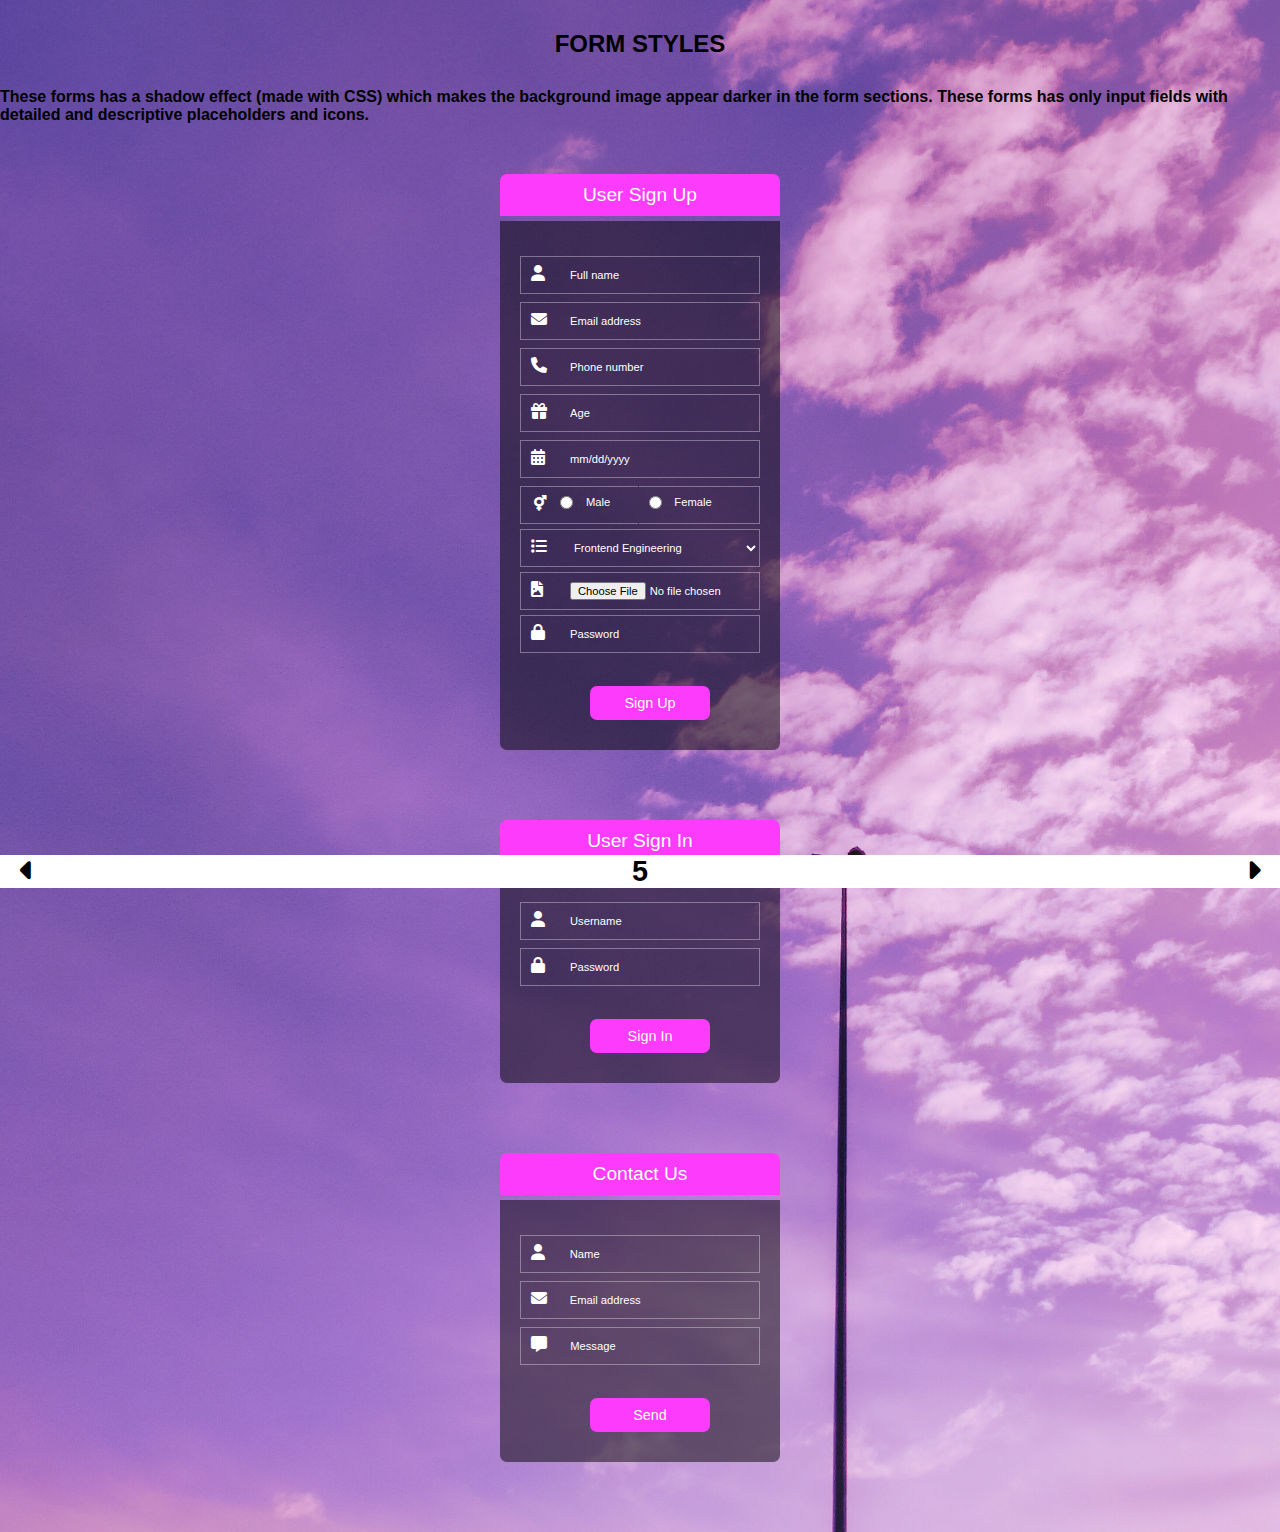
==== form-five.html @ db23bf05 "init" ====
<!DOCTYPE html>
<html lang="en">
  <head>
    <meta charset="UTF-8" />
    <meta http-equiv="X-UA-Compatible" content="IE=edge" />
    <meta name="viewport" content="width=device-width, initial-scale=1.0" />
    <title>Document</title>
    <link rel="stylesheet" href="css/stylefive.css" />
    <link rel="stylesheet" href="css/all.css" />
  </head>
  <body>
    <div class="heading">
      <h1>FORM STYLES</h1>
      <h2>
        <a href="./form-four.html" class="prev">
          <i class="fa-solid fa-caret-left"> </i
        ></a>
        5
        <a href="./form-six.html"> <i class="fa-solid fa-caret-right"> </i></a>
      </h2>
      <h3>
        These forms has a shadow effect (made with CSS) which makes the
        background image appear darker in the form sections. These forms has
        only input fields with detailed and descriptive placeholders and icons.
      </h3>
    </div>

    <div class="title">User Sign Up</div>
    <div class="form-container">
      <form action="" method="post">
        <i class="fa-solid fa-user fa-icon"></i
        ><input
          type="text"
          name="fullName"
          class="field"
          placeholder="Full name"
        />
        <br />
        <i class="fa-solid fa-envelope fa-icon"></i
        ><input
          type="email"
          name="email"
          class="field"
          placeholder="Email address"
        />
        <br />
        <i class="fa-solid fa-phone fa-icon"></i
        ><input
          type="tel"
          name="tel"
          class="field"
          id="tel"
          placeholder="Phone number"
        />
        <br />
        <i class="fa-solid fa-gift fa-icon"></i
        ><input type="number" name="age" class="field" placeholder="Age" />
        <br />
        <i class="fa-solid fa-calendar-days fa-icon"></i
        ><input
          type="tel"
          name="dob"
          class="spec-field"
          id="dob"
          placeholder="mm/dd/yyyy"
        />
        <br />
        <i class="fa-solid fa-mars-and-venus fa-icon"></i>
        <div class="spec-field-two spec-field-spec">
          <input type="radio" name="male" id="male" /> &nbsp &nbsp Male
        </div>
        <div class="spec-field-two spec-field-specs">
          <input type="radio" name="female" id="female" /> &nbsp &nbsp Female
        </div>
        <br />
        <i class="fa-solid fa-list fa-icon"></i
        ><select name="track" class="spec-field-three" required>
          <option value="">Frontend Engineering</option>
          <option value="">Backend Engineering</option>
        </select>
        <br />
        <i class="fa-solid fa-file-image fa-icon"></i
        ><input type="file" name="" class="spec-field-one" id="" required />
        <br />
        <i class="fa-solid fa-lock fa-icon"></i
        ><input
          type="password"
          name=""
          class="field"
          placeholder="Password"
          required
        />
        <br />
        <button type="submit">Sign Up</button>
      </form>
    </div>

    <div class="title">User Sign In</div>
    <div class="form-container">
      <form action="" method="post">
        <i class="fa-solid fa-user fa-icon"></i
        ><input
          type="text"
          name=""
          class="field"
          id=""
          placeholder="Username"
          required
        />
        <br />
        <i class="fa-solid fa-lock fa-icon"></i
        ><input
          type="password"
          name=""
          class="field"
          id=""
          placeholder="Password"
          required
        />
        <br />
        <button type="submit">Sign In</button>
      </form>
    </div>

    <div class="title">Contact Us</div>
    <div class="form-container">
      <form action="" method="post">
        <i class="fa-solid fa-user fa-icon"></i
        ><input
          type="text"
          name=""
          class="field"
          id=""
          placeholder="Name"
          required
        />
        <br />
        <i class="fa-solid fa-envelope fa-icon"></i
        ><input
          type="email"
          name=""
          class="field"
          id=""
          placeholder="Email address"
          required
        />
        <br />
        <i class="fa-solid fa-message fa-icon"></i>
        <input
          type="text"
          name=""
          class="field-spec"
          placeholder="Message"
          id=""
          required
        />
        <br />
        <button type="submit">Send</button>
      </form>
    </div>
  </body>
</html>
---- css/stylefive.css ----
* {
  padding: 0;
  margin: 0;
  box-sizing: border-box;
}

html,
body {
  scroll-behavior: smooth;
  overflow-x: hidden;
  font-family: Arial, Helvetica, sans-serif;
  background-image: url(../img/bgimage1.jpg);
  background-size: cover;
}

.heading {
  display: flex;
  flex-direction: column;
  align-items: center;
  font-family: Arial, Helvetica, sans-serif;
}

.heading h1 {
  font-size: 1.5rem;
  margin: 30px auto;
}

.heading h2 {
  display: flex;
  justify-content: space-between;
  position: fixed;
  color: black;
  font-family: Arial, Helvetica, sans-serif;
  font-size: 1.8rem;
  background-color: white;
  width: 100%;
  top: 95vh;
  z-index: 1;
}

.heading h2 > a {
  color: black;
  margin-left: 20px;
  margin-right: 20px;
  transition: 0.3s ease;
}

.heading h2 > a:hover {
  color: grey;
}

.heading h3 {
  font-size: 1rem;
}

.title {
  background-color: rgb(253, 59, 253);
  margin: 50px auto 0px auto;
  text-align: center;
  color: white;
  padding: 10px 12px;
  width: 280px;
  border-radius: 7px 7px 0px 0px;
  font-size: 1.2rem;
}

.form-container {
  display: flex;
  align-items: center;
  justify-content: center;
  padding: 30px 0px 30px 20px;
  width: fit-content;
  margin: 5px auto 70px auto;
  background-color: rgba(0, 0, 0, 0.5);
  border-radius: 7px;
  color: black;
  border-radius: 0px 0px 7px 7px;
}

.field {
  padding: 18px 10px;
  height: 37px;
  border: none;
  margin-top: 5px;
  margin-right: 20px;
  margin-bottom: 3px;
  margin-left: -20px;
  border-top: 1px solid rgba(255, 255, 255, 0.35);
  border-bottom: 1px solid rgba(255, 255, 255, 0.35);
  border-right: 1px solid rgba(255, 255, 255, 0.35);
  width: 200px;
  background-color: transparent;
  font-size: 0.7rem;
  outline: none;
}

.field::placeholder {
  color: white;
}

.field-spec {
  padding: 18px 10px;
  height: 37px;
  border: none;
  margin-top: 5px;
  margin-right: 20px;
  margin-bottom: 3px;
  margin-left: -24px;
  border-top: 1px solid rgba(255, 255, 255, 0.35);
  border-bottom: 1px solid rgba(255, 255, 255, 0.35);
  border-right: 1px solid rgba(255, 255, 255, 0.35);
  width: 200px;
  background-color: transparent;
  font-size: 0.7rem;
  outline: none;
}

.field-spec::placeholder {
  color: white;
}

.spec-field {
  padding: 12px 10px;
  border: none;
  margin-top: 5px;
  margin-right: 20px;
  margin-bottom: 3px;
  margin-left: -20px;
  border-top: 1px solid rgba(255, 255, 255, 0.35);
  border-bottom: 1px solid rgba(255, 255, 255, 0.35);
  border-right: 1px solid rgba(255, 255, 255, 0.35);
  width: 200px;
  background-color: transparent;
  font-size: 0.7rem;
  outline: none;
}

.spec-field::placeholder {
  color: white;
}

.spec-field-one {
  padding: 9px 10px;
  border: none;
  margin-top: 5px;
  margin-left: 20px;
  margin-bottom: -15px;
  margin-left: -20px;
  border-top: 1px solid rgba(255, 255, 255, 0.35);
  border-bottom: 1px solid rgba(255, 255, 255, 0.35);
  border-right: 1px solid rgba(255, 255, 255, 0.35);
  width: 200px;
  color: white;
  background-color: transparent;
  font-size: 0.7rem;
  outline: none;
}

.spec-field-three {
  padding: 11px 10px;
  border: none;
  margin-top: 5px;
  margin-left: 20px;
  margin-bottom: -15px;
  margin-left: -20px;
  border-top: 1px solid rgba(255, 255, 255, 0.35);
  border-bottom: 1px solid rgba(255, 255, 255, 0.35);
  border-right: 1px solid rgba(255, 255, 255, 0.35);
  width: 200px;
  color: white;
  background-color: transparent;
  font-size: 0.7rem;
  outline: none;
}

.spec-field-two {
  display: inline-flex;
  padding: 9px 0px;
  padding-bottom: 14px;
  border: none;
  margin-top: 5px;
  border-top: 1px solid rgba(255, 255, 255, 0.35);
  border-bottom: 1px solid rgba(255, 255, 255, 0.35);
  width: 78px;
  color: white;
  background-color: transparent;
  font-size: 0.7rem;
  outline: none;
}

.spec-field-spec {
  margin-right: -4px;
  margin-left: -24px;
}

.spec-field-specs {
  padding-left: 10px;
  width: 121px;
  border-right: 1px solid rgba(255, 255, 255, 0.35);
}

.fa-icon {
  margin-right: 20px;
  background-color: transparent;
  border-top: 1px solid rgba(255, 255, 255, 0.35);
  border-bottom: 1px solid rgba(255, 255, 255, 0.35);
  border-left: 1px solid rgba(255, 255, 255, 0.35);
  width: 40px;
  height: 38px;
  padding: 8px;
  padding-left: 10px;
  color: white;
}

button {
  background-color: rgb(253, 59, 253);
  color: white;
  padding: 9px;
  border: none;
  margin: 30px auto 0px auto;
  font-size: 0.9rem;
  display: flex;
  justify-content: center;
  width: 120px;
  cursor: pointer;
  border-radius: 7px;
  transition: 1s;
}

button:hover {
  background-color: rgb(252, 98, 252);
}
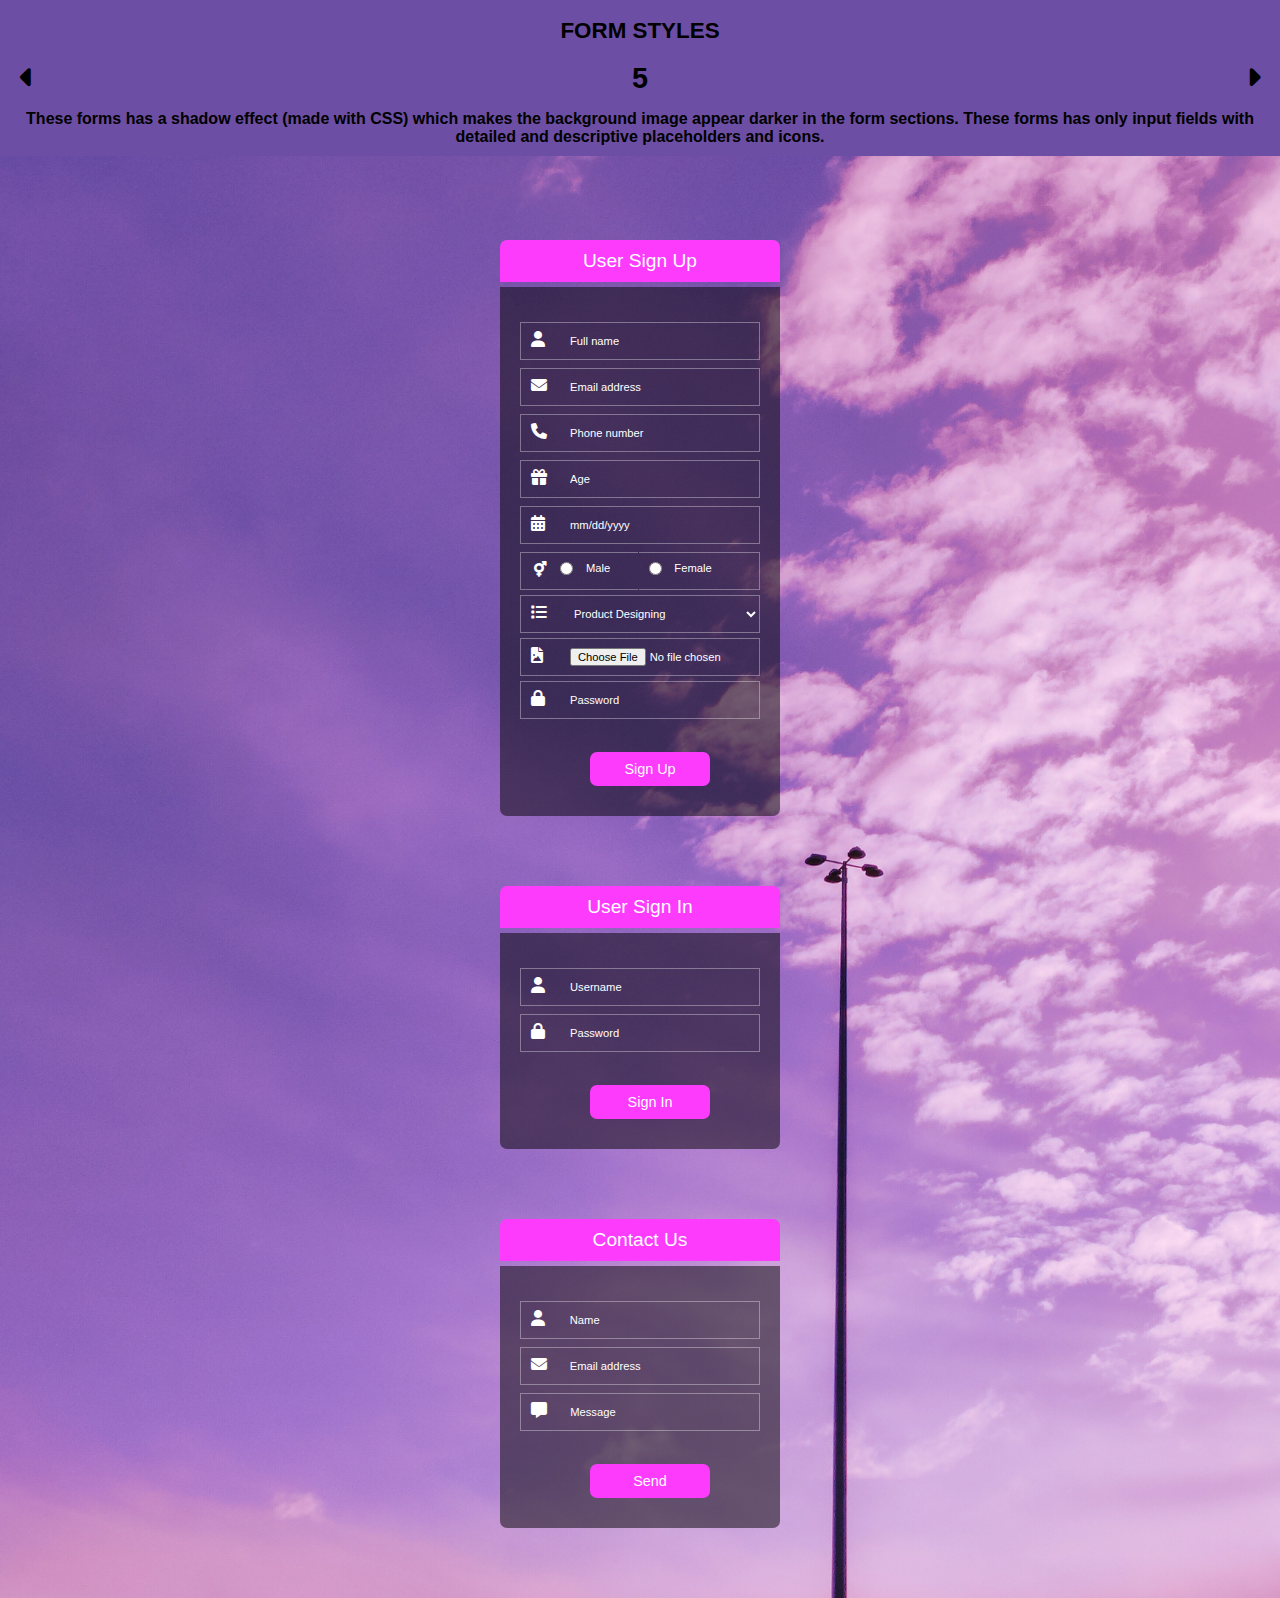
==== commit 176c1ccf: "updated" ====
--- a/form-five.html
+++ b/form-five.html
@@ -4,7 +4,7 @@
     <meta charset="UTF-8" />
     <meta http-equiv="X-UA-Compatible" content="IE=edge" />
     <meta name="viewport" content="width=device-width, initial-scale=1.0" />
-    <title>Document</title>
+    <title>Form Style Five</title>
     <link rel="stylesheet" href="css/stylefive.css" />
     <link rel="stylesheet" href="css/all.css" />
   </head>
@@ -25,7 +25,7 @@
       </h3>
     </div>
 
-    <div class="title">User Sign Up</div>
+    <div class="title active">User Sign Up</div>
     <div class="form-container">
       <form action="" method="post">
         <i class="fa-solid fa-user fa-icon"></i
@@ -75,8 +75,10 @@
         <br />
         <i class="fa-solid fa-list fa-icon"></i
         ><select name="track" class="spec-field-three" required>
-          <option value="">Frontend Engineering</option>
-          <option value="">Backend Engineering</option>
+          <option value="" class="opt">Product Designing</option>
+          <option value="" class="opt">Frontend Engineering</option>
+          <option value="" class="opt">Backend Engineering</option>
+          <option value="" class="opt">Cloud Engineering</option>
         </select>
         <br />
         <i class="fa-solid fa-file-image fa-icon"></i
--- a/css/stylefive.css
+++ b/css/stylefive.css
@@ -18,23 +18,26 @@
   flex-direction: column;
   align-items: center;
   font-family: Arial, Helvetica, sans-serif;
+  position: fixed;
+  background-color: #6C4EA4;
+  z-index: 3;
+  width: 100%;
 }
 
 .heading h1 {
-  font-size: 1.5rem;
-  margin: 30px auto;
+  font-size: 1.40rem;
+  margin: 18px auto;
 }
 
 .heading h2 {
   display: flex;
   justify-content: space-between;
-  position: fixed;
+  margin-bottom: 15px;
   color: black;
   font-family: Arial, Helvetica, sans-serif;
   font-size: 1.8rem;
-  background-color: white;
+  background-color: #6C4EA4;
   width: 100%;
-  top: 95vh;
   z-index: 1;
 }
 
@@ -51,6 +54,10 @@
 
 .heading h3 {
   font-size: 1rem;
+  padding-bottom: 10px;
+  padding-left: 5px;
+  padding-right: 5px;
+  text-align: center;
 }
 
 .title {
@@ -62,6 +69,10 @@
   width: 280px;
   border-radius: 7px 7px 0px 0px;
   font-size: 1.2rem;
+}
+
+.active {
+  margin-top: 240px;
 }
 
 .form-container {
@@ -90,6 +101,7 @@
   border-right: 1px solid rgba(255, 255, 255, 0.35);
   width: 200px;
   background-color: transparent;
+  color: white;
   font-size: 0.7rem;
   outline: none;
 }
@@ -111,6 +123,7 @@
   border-right: 1px solid rgba(255, 255, 255, 0.35);
   width: 200px;
   background-color: transparent;
+  color: white;
   font-size: 0.7rem;
   outline: none;
 }
@@ -131,6 +144,7 @@
   border-right: 1px solid rgba(255, 255, 255, 0.35);
   width: 200px;
   background-color: transparent;
+  color: white;
   font-size: 0.7rem;
   outline: none;
 }
@@ -171,6 +185,10 @@
   background-color: transparent;
   font-size: 0.7rem;
   outline: none;
+}
+
+.opt {
+  background-color: rgb(253, 59, 253);
 }
 
 .spec-field-two {
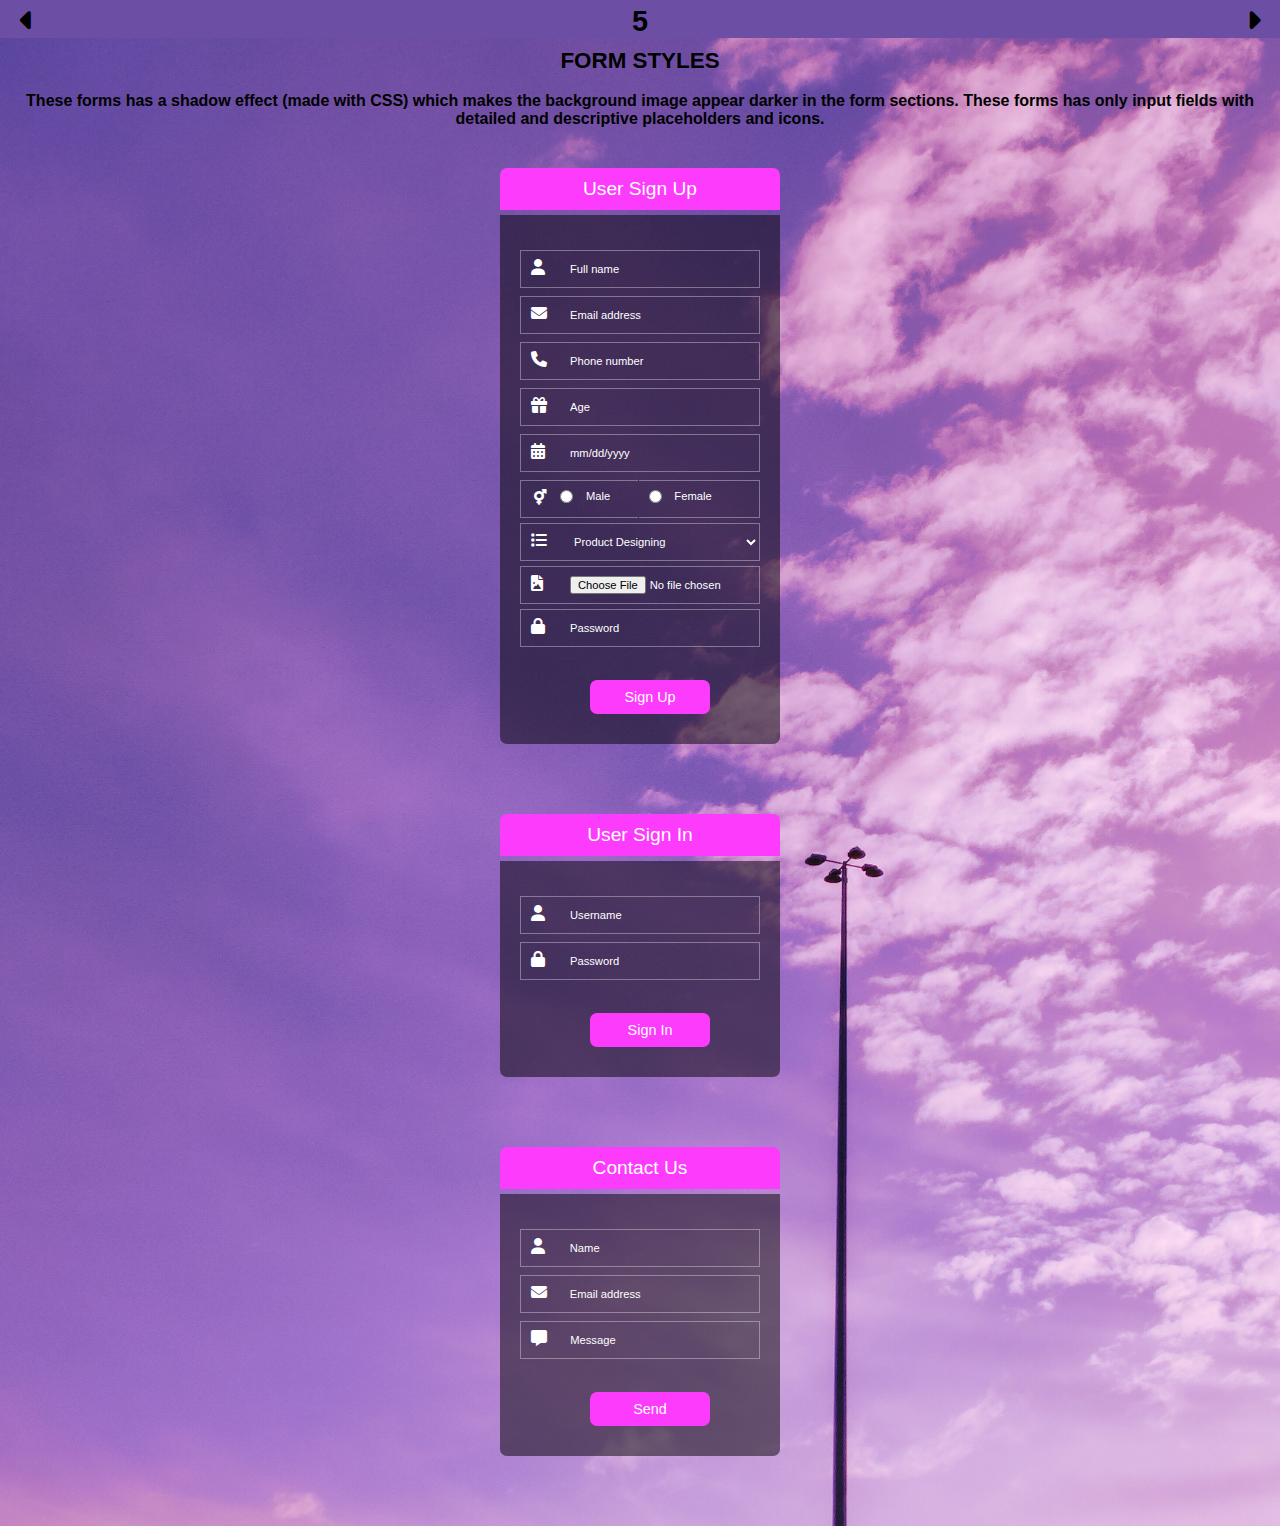
==== commit d588deec: "updated" ====
--- a/form-five.html
+++ b/form-five.html
@@ -10,7 +10,6 @@
   </head>
   <body>
     <div class="heading">
-      <h1>FORM STYLES</h1>
       <h2>
         <a href="./form-four.html" class="prev">
           <i class="fa-solid fa-caret-left"> </i
@@ -18,6 +17,7 @@
         5
         <a href="./form-six.html"> <i class="fa-solid fa-caret-right"> </i></a>
       </h2>
+      <h1>FORM STYLES</h1>
       <h3>
         These forms has a shadow effect (made with CSS) which makes the
         background image appear darker in the form sections. These forms has
--- a/css/stylefive.css
+++ b/css/stylefive.css
@@ -18,10 +18,9 @@
   flex-direction: column;
   align-items: center;
   font-family: Arial, Helvetica, sans-serif;
-  position: fixed;
-  background-color: #6C4EA4;
   z-index: 3;
   width: 100%;
+  margin-top: 30px;
 }
 
 .heading h1 {
@@ -30,14 +29,18 @@
 }
 
 .heading h2 {
+  position: fixed;
+  background-color: #6C4EA4;
   display: flex;
   justify-content: space-between;
   margin-bottom: 15px;
+  padding-top: 5px;
   color: black;
   font-family: Arial, Helvetica, sans-serif;
   font-size: 1.8rem;
   background-color: #6C4EA4;
   width: 100%;
+  top: 0;
   z-index: 1;
 }
 
@@ -72,7 +75,7 @@
 }
 
 .active {
-  margin-top: 240px;
+  margin-top: 30px;
 }
 
 .form-container {
@@ -90,7 +93,7 @@
 
 .field {
   padding: 18px 10px;
-  height: 37px;
+  height: 38px;
   border: none;
   margin-top: 5px;
   margin-right: 20px;
@@ -112,7 +115,7 @@
 
 .field-spec {
   padding: 18px 10px;
-  height: 37px;
+  height: 38px;
   border: none;
   margin-top: 5px;
   margin-right: 20px;
@@ -143,6 +146,7 @@
   border-bottom: 1px solid rgba(255, 255, 255, 0.35);
   border-right: 1px solid rgba(255, 255, 255, 0.35);
   width: 200px;
+  height: 38px;
   background-color: transparent;
   color: white;
   font-size: 0.7rem;
@@ -164,6 +168,7 @@
   border-bottom: 1px solid rgba(255, 255, 255, 0.35);
   border-right: 1px solid rgba(255, 255, 255, 0.35);
   width: 200px;
+  height: 38px;
   color: white;
   background-color: transparent;
   font-size: 0.7rem;
@@ -181,6 +186,7 @@
   border-bottom: 1px solid rgba(255, 255, 255, 0.35);
   border-right: 1px solid rgba(255, 255, 255, 0.35);
   width: 200px;
+  height: 38px;
   color: white;
   background-color: transparent;
   font-size: 0.7rem;
@@ -200,6 +206,7 @@
   border-top: 1px solid rgba(255, 255, 255, 0.35);
   border-bottom: 1px solid rgba(255, 255, 255, 0.35);
   width: 78px;
+  height: 38px;
   color: white;
   background-color: transparent;
   font-size: 0.7rem;
@@ -209,11 +216,13 @@
 .spec-field-spec {
   margin-right: -4px;
   margin-left: -24px;
+  height: 38px;
 }
 
 .spec-field-specs {
   padding-left: 10px;
   width: 121px;
+  height: 38px;
   border-right: 1px solid rgba(255, 255, 255, 0.35);
 }
 
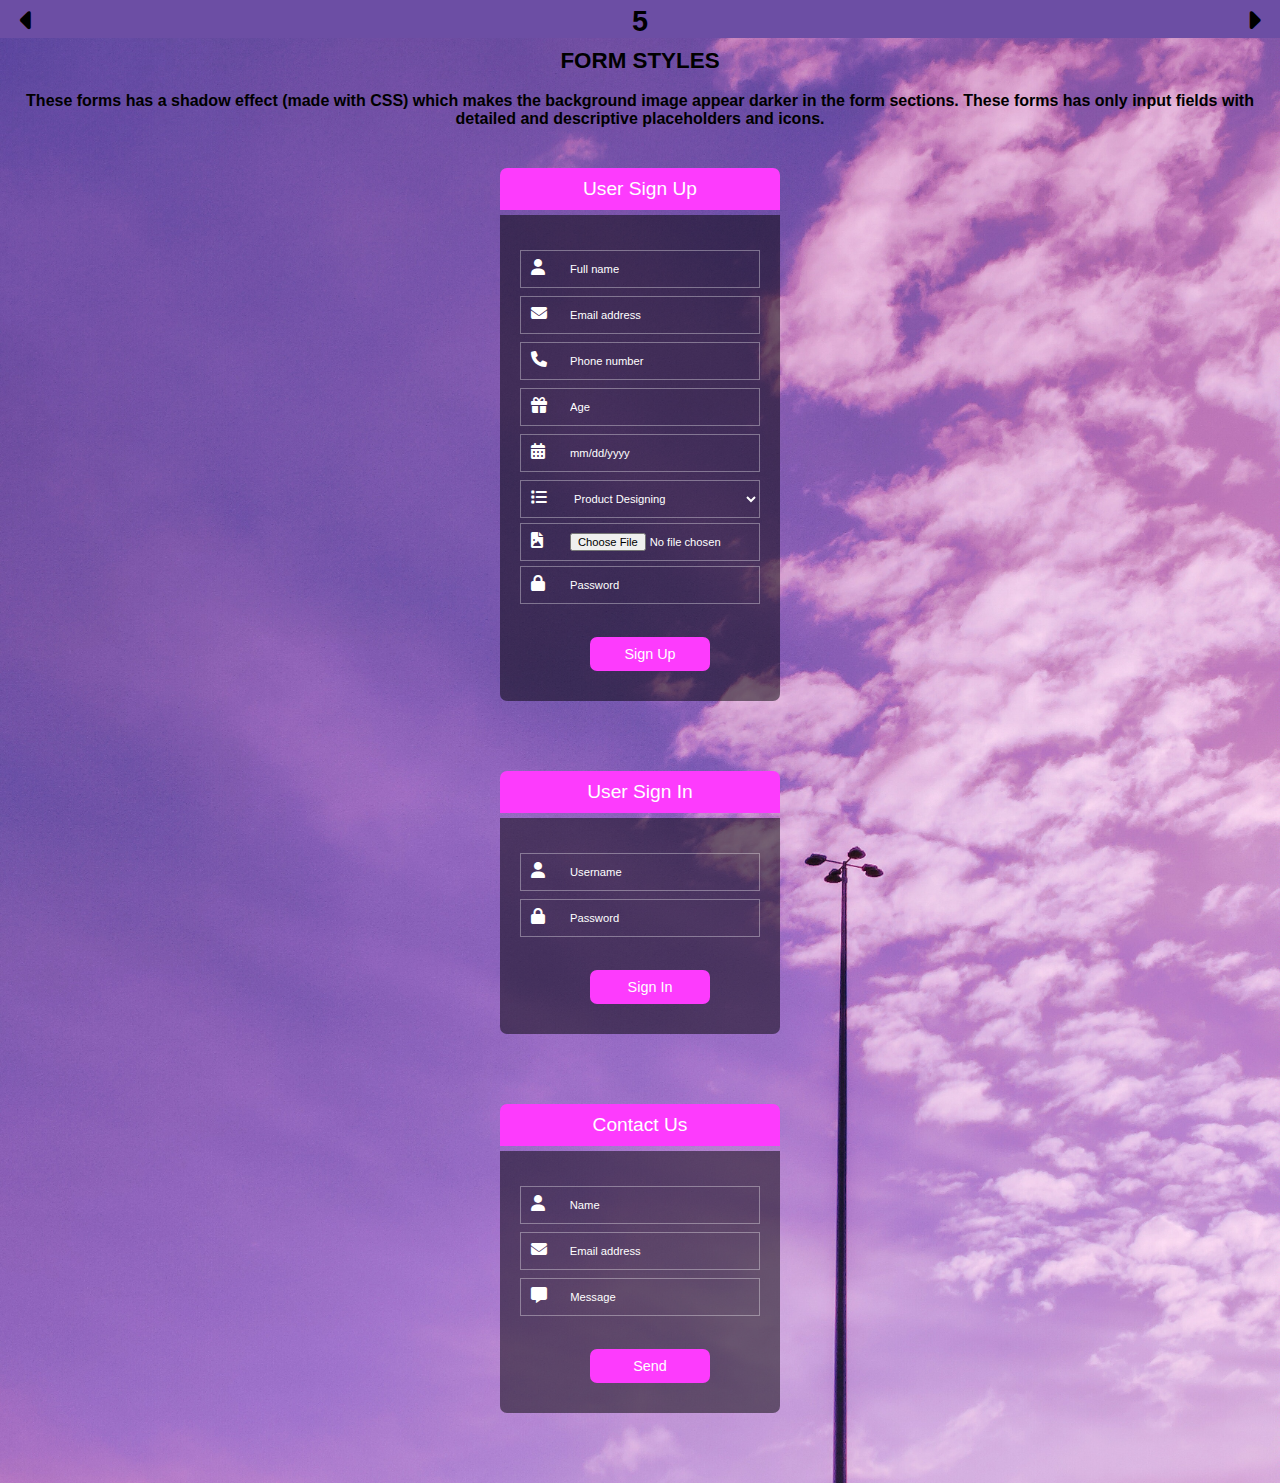
==== commit 44308ee2: "updated" ====
--- a/form-five.html
+++ b/form-five.html
@@ -64,14 +64,6 @@
           id="dob"
           placeholder="mm/dd/yyyy"
         />
-        <br />
-        <i class="fa-solid fa-mars-and-venus fa-icon"></i>
-        <div class="spec-field-two spec-field-spec">
-          <input type="radio" name="male" id="male" /> &nbsp &nbsp Male
-        </div>
-        <div class="spec-field-two spec-field-specs">
-          <input type="radio" name="female" id="female" /> &nbsp &nbsp Female
-        </div>
         <br />
         <i class="fa-solid fa-list fa-icon"></i
         ><select name="track" class="spec-field-three" required>
--- a/css/stylefive.css
+++ b/css/stylefive.css
@@ -137,6 +137,7 @@
 
 .spec-field {
   padding: 12px 10px;
+  height: 38px;
   border: none;
   margin-top: 5px;
   margin-right: 20px;
@@ -146,7 +147,6 @@
   border-bottom: 1px solid rgba(255, 255, 255, 0.35);
   border-right: 1px solid rgba(255, 255, 255, 0.35);
   width: 200px;
-  height: 38px;
   background-color: transparent;
   color: white;
   font-size: 0.7rem;
@@ -159,6 +159,7 @@
 
 .spec-field-one {
   padding: 9px 10px;
+  height: 38px;
   border: none;
   margin-top: 5px;
   margin-left: 20px;
@@ -168,7 +169,6 @@
   border-bottom: 1px solid rgba(255, 255, 255, 0.35);
   border-right: 1px solid rgba(255, 255, 255, 0.35);
   width: 200px;
-  height: 38px;
   color: white;
   background-color: transparent;
   font-size: 0.7rem;
@@ -177,6 +177,7 @@
 
 .spec-field-three {
   padding: 11px 10px;
+  height: 38px;
   border: none;
   margin-top: 5px;
   margin-left: 20px;
@@ -186,7 +187,6 @@
   border-bottom: 1px solid rgba(255, 255, 255, 0.35);
   border-right: 1px solid rgba(255, 255, 255, 0.35);
   width: 200px;
-  height: 38px;
   color: white;
   background-color: transparent;
   font-size: 0.7rem;
@@ -211,12 +211,6 @@
   background-color: transparent;
   font-size: 0.7rem;
   outline: none;
-}
-
-.spec-field-spec {
-  margin-right: -4px;
-  margin-left: -24px;
-  height: 38px;
 }
 
 .spec-field-specs {
